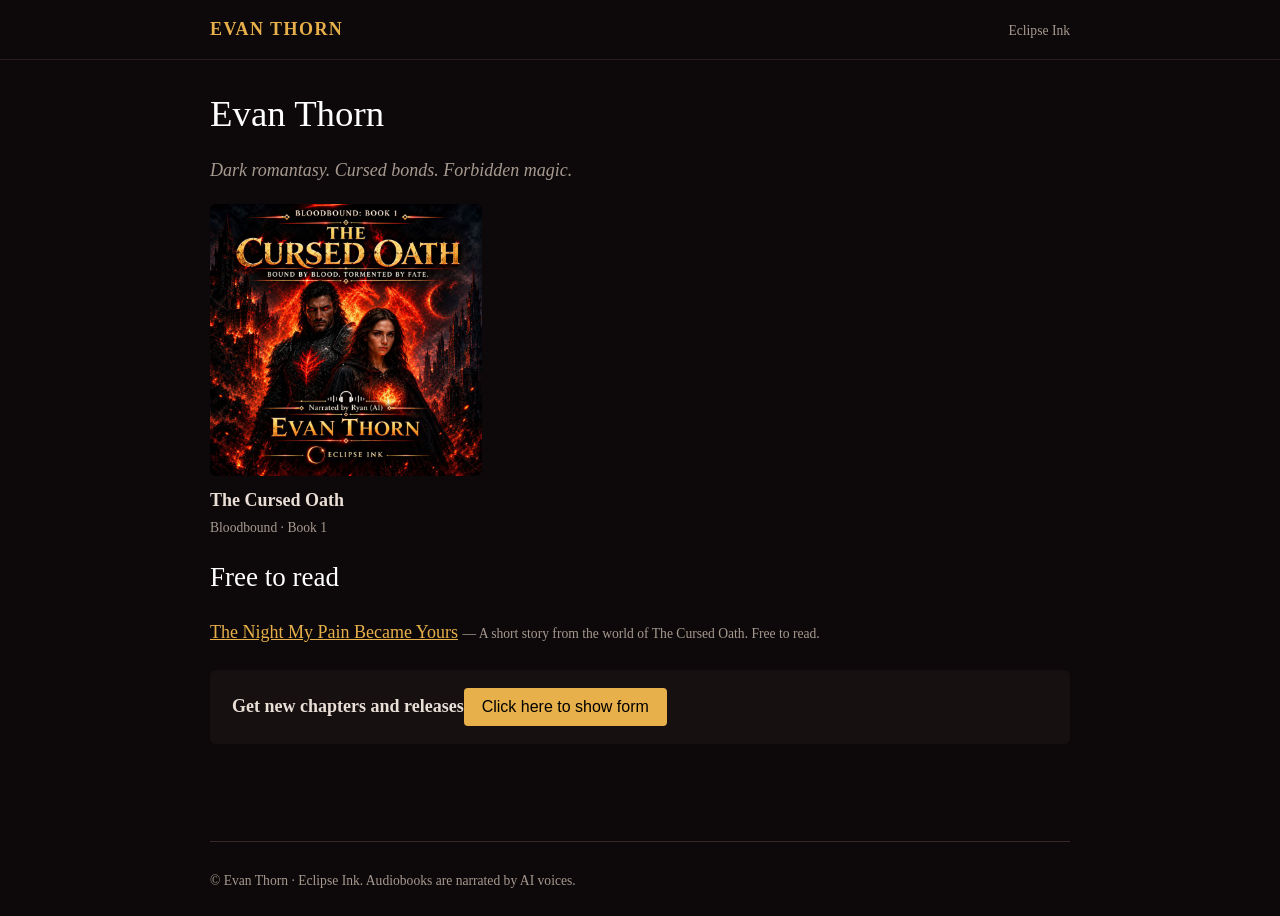
==== index.html @ 95e7aa73 "Add files via upload" ====
<!doctype html><html lang="en"><head><meta charset="utf-8">
<meta name="viewport" content="width=device-width,initial-scale=1">
<title>Evan Thorn — Dark romantasy. Cursed bonds. Forbidden magic.</title><meta name="description" content="Dark romantasy. Cursed bonds. Forbidden magic.">
<meta property="og:title" content="Evan Thorn — Dark romantasy. Cursed bonds. Forbidden magic."><meta property="og:description" content="Dark romantasy. Cursed bonds. Forbidden magic.">
<link rel="stylesheet" href="style.css"><!-- MailerLite Universal -->
<script>
    (function(w,d,e,u,f,l,n){w[f]=w[f]||function(){(w[f].q=w[f].q||[])
    .push(arguments);},l=d.createElement(e),l.async=1,l.src=u,
    n=d.getElementsByTagName(e)[0],n.parentNode.insertBefore(l,n);})
    (window,document,'script','https://assets.mailerlite.com/js/universal.js','ml');
    ml('account', '2454336');
</script>
<!-- End MailerLite Universal --></head><body>
<header class="site"><div class="wrap"><a href="index.html">Evan Thorn</a><span class="small">Eclipse Ink</span></div></header>
<main class="wrap"><h1>Evan Thorn</h1><p class="tag">Dark romantasy. Cursed bonds. Forbidden magic.</p><div class="cards"><a href="the-cursed-oath/index.html"><img src="the-cursed-oath/cover.jpg" alt="The Cursed Oath"><div><b>The Cursed Oath</b><div class="small">Bloodbound · Book 1</div></div></a></div><h2>Free to read</h2><p><a href="stories/the-night-my-pain-became-yours/index.html">The Night My Pain Became Yours</a> <span class="small">— A short story from the world of The Cursed Oath. Free to read.</span></p><div class="box"><b>Get new chapters and releases</b><button class="ml-onclick-form" onclick="ml('show', 'gPEW6s', true)">Click here to show form</button></div></main>
<footer class="wrap"><hr>© Evan Thorn · Eclipse Ink. Audiobooks are narrated by AI voices.</footer></body></html>
---- style.css ----
:root{--bg:#0d0809;--card:#171011;--gold:#e8b04a;--red:#c8372d;--text:#eadfd6;--mute:#a69a90}
*{box-sizing:border-box}body{margin:0;background:var(--bg);color:var(--text);font:18px/1.7 Georgia,'Times New Roman',serif}
a{color:var(--gold)}.wrap{max-width:900px;margin:0 auto;padding:24px 20px}
header.site{border-bottom:1px solid #2b1d1d}header.site .wrap{display:flex;justify-content:space-between;align-items:baseline;padding:14px 20px}
header.site a{text-decoration:none;font-weight:bold;letter-spacing:.08em;text-transform:uppercase}
h1,h2,h3{font-weight:normal;line-height:1.25;color:#fff}h1{font-size:2.3rem;margin:.2em 0}
.series{color:var(--gold);letter-spacing:.12em;text-transform:uppercase;font-size:.8rem}
.tag{font-style:italic;color:var(--mute)}.book{display:flex;gap:32px;flex-wrap:wrap;margin:20px 0}
.book img{width:300px;max-width:100%;height:auto;border-radius:6px;box-shadow:0 0 40px #c8372d55}.book .info{flex:1;min-width:260px}
.btn{display:inline-block;background:var(--red);color:#fff;padding:12px 24px;border-radius:4px;text-decoration:none;font-weight:bold;margin:6px 10px 6px 0}
.btn.alt{background:transparent;border:1px solid var(--gold);color:var(--gold)}.box{background:var(--card);padding:18px 22px;border-radius:6px;margin:22px 0}
audio{width:100%;margin-top:8px}.small{font-size:.85rem;color:var(--mute)}hr{border:0;border-top:1px solid #3a2626;margin:2em 0}
article p{margin:0 0 1em}article h3{margin:1.6em 0 .6em;color:var(--gold)}
.cards{display:grid;grid-template-columns:repeat(auto-fill,minmax(220px,1fr));gap:22px}.cards a{text-decoration:none;color:var(--text)}
.cards img{width:100%;height:auto;border-radius:6px}input[type=email]{padding:10px;font-size:1rem;width:260px;max-width:100%}
button{padding:10px 18px;font-size:1rem;background:var(--gold);border:0;border-radius:4px;cursor:pointer}footer{color:var(--mute);font-size:.85rem}
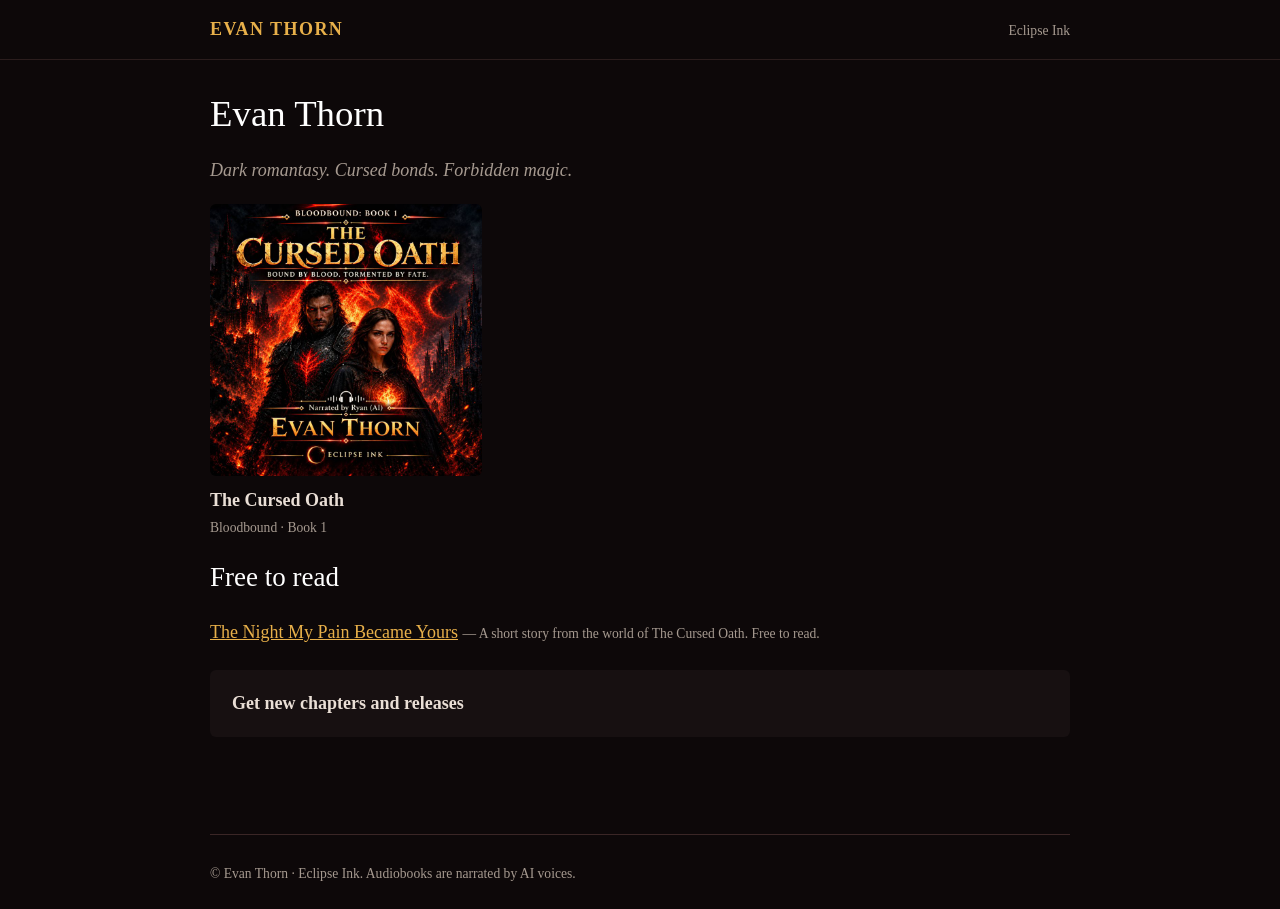
==== commit df9f66af: "Add files via upload" ====
--- a/index.html
+++ b/index.html
@@ -12,5 +12,5 @@
 </script>
 <!-- End MailerLite Universal --></head><body>
 <header class="site"><div class="wrap"><a href="index.html">Evan Thorn</a><span class="small">Eclipse Ink</span></div></header>
-<main class="wrap"><h1>Evan Thorn</h1><p class="tag">Dark romantasy. Cursed bonds. Forbidden magic.</p><div class="cards"><a href="the-cursed-oath/index.html"><img src="the-cursed-oath/cover.jpg" alt="The Cursed Oath"><div><b>The Cursed Oath</b><div class="small">Bloodbound · Book 1</div></div></a></div><h2>Free to read</h2><p><a href="stories/the-night-my-pain-became-yours/index.html">The Night My Pain Became Yours</a> <span class="small">— A short story from the world of The Cursed Oath. Free to read.</span></p><div class="box"><b>Get new chapters and releases</b><button class="ml-onclick-form" onclick="ml('show', 'gPEW6s', true)">Click here to show form</button></div></main>
+<main class="wrap"><h1>Evan Thorn</h1><p class="tag">Dark romantasy. Cursed bonds. Forbidden magic.</p><div class="cards"><a href="the-cursed-oath/index.html"><img src="the-cursed-oath/cover.jpg" alt="The Cursed Oath"><div><b>The Cursed Oath</b><div class="small">Bloodbound · Book 1</div></div></a></div><h2>Free to read</h2><p><a href="stories/the-night-my-pain-became-yours/index.html">The Night My Pain Became Yours</a> <span class="small">— A short story from the world of The Cursed Oath. Free to read.</span></p><div class="box"><b>Get new chapters and releases</b><div class="ml-embedded" data-form="uQVIh5"></div></div></main>
 <footer class="wrap"><hr>© Evan Thorn · Eclipse Ink. Audiobooks are narrated by AI voices.</footer></body></html>
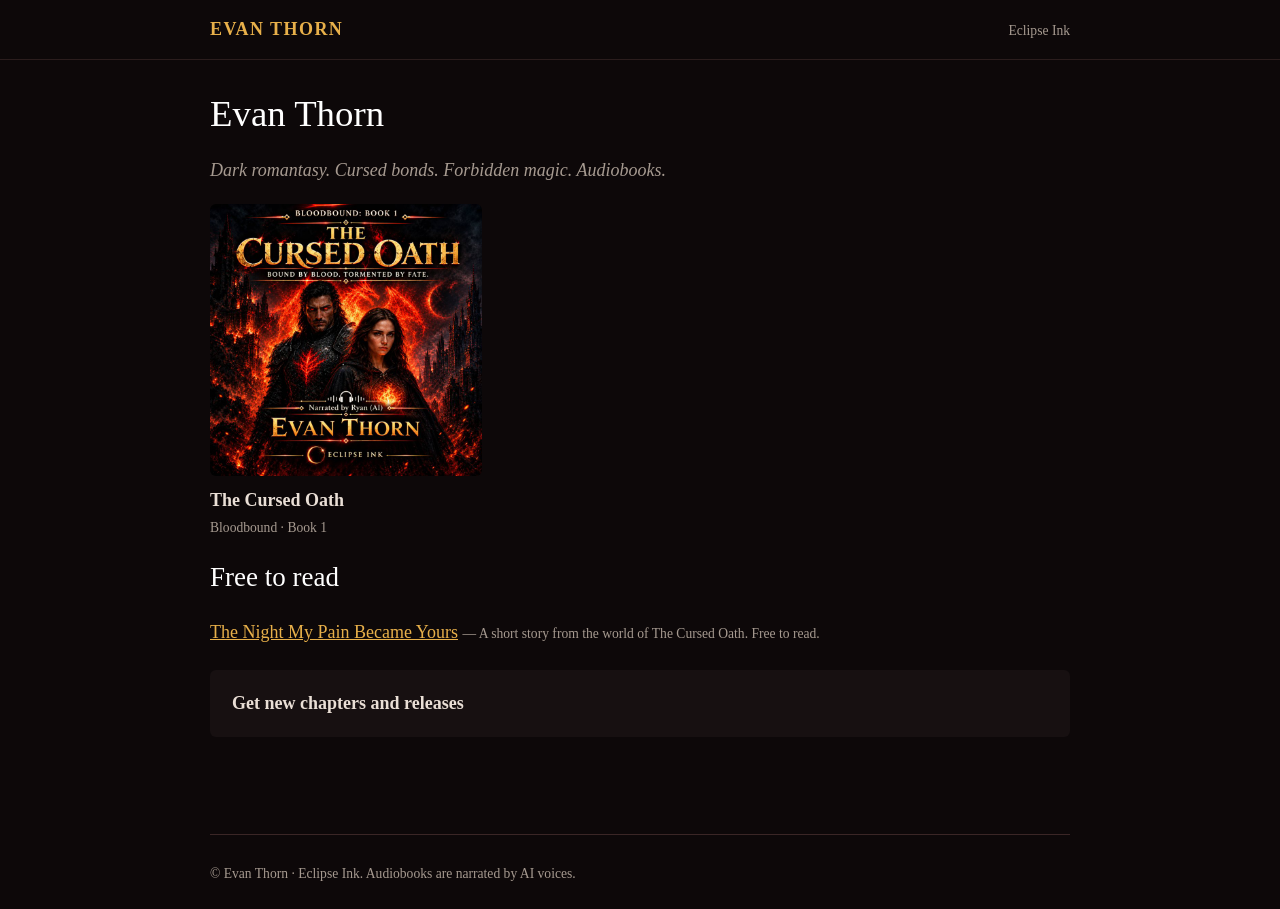
==== commit de58b4ee: "Update index.html Test update" ====
--- a/index.html
+++ b/index.html
@@ -1,7 +1,7 @@
 <!doctype html><html lang="en"><head><meta charset="utf-8">
 <meta name="viewport" content="width=device-width,initial-scale=1">
-<title>Evan Thorn — Dark romantasy. Cursed bonds. Forbidden magic.</title><meta name="description" content="Dark romantasy. Cursed bonds. Forbidden magic.">
-<meta property="og:title" content="Evan Thorn — Dark romantasy. Cursed bonds. Forbidden magic."><meta property="og:description" content="Dark romantasy. Cursed bonds. Forbidden magic.">
+<title>Evan Thorn — Dark romantasy. Cursed bonds. Forbidden magic. Audiobooks.</title><meta name="description" content="Dark romantasy. Cursed bonds. Forbidden magic. Audiobooks.">
+<meta property="og:title" content="Evan Thorn — Dark romantasy. Cursed bonds. Forbidden magic. Audiobooks."><meta property="og:description" content="Dark romantasy. Cursed bonds. Forbidden magic. Audiobooks.">
 <link rel="stylesheet" href="style.css"><!-- MailerLite Universal -->
 <script>
     (function(w,d,e,u,f,l,n){w[f]=w[f]||function(){(w[f].q=w[f].q||[])
@@ -12,5 +12,5 @@
 </script>
 <!-- End MailerLite Universal --></head><body>
 <header class="site"><div class="wrap"><a href="index.html">Evan Thorn</a><span class="small">Eclipse Ink</span></div></header>
-<main class="wrap"><h1>Evan Thorn</h1><p class="tag">Dark romantasy. Cursed bonds. Forbidden magic.</p><div class="cards"><a href="the-cursed-oath/index.html"><img src="the-cursed-oath/cover.jpg" alt="The Cursed Oath"><div><b>The Cursed Oath</b><div class="small">Bloodbound · Book 1</div></div></a></div><h2>Free to read</h2><p><a href="stories/the-night-my-pain-became-yours/index.html">The Night My Pain Became Yours</a> <span class="small">— A short story from the world of The Cursed Oath. Free to read.</span></p><div class="box"><b>Get new chapters and releases</b><div class="ml-embedded" data-form="uQVIh5"></div></div></main>
+<main class="wrap"><h1>Evan Thorn</h1><p class="tag">Dark romantasy. Cursed bonds. Forbidden magic. Audiobooks.</p><div class="cards"><a href="the-cursed-oath/index.html"><img src="the-cursed-oath/cover.jpg" alt="The Cursed Oath"><div><b>The Cursed Oath</b><div class="small">Bloodbound · Book 1</div></div></a></div><h2>Free to read</h2><p><a href="stories/the-night-my-pain-became-yours/index.html">The Night My Pain Became Yours</a> <span class="small">— A short story from the world of The Cursed Oath. Free to read.</span></p><div class="box"><b>Get new chapters and releases</b><div class="ml-embedded" data-form="uQVIh5"></div></div></main>
 <footer class="wrap"><hr>© Evan Thorn · Eclipse Ink. Audiobooks are narrated by AI voices.</footer></body></html>
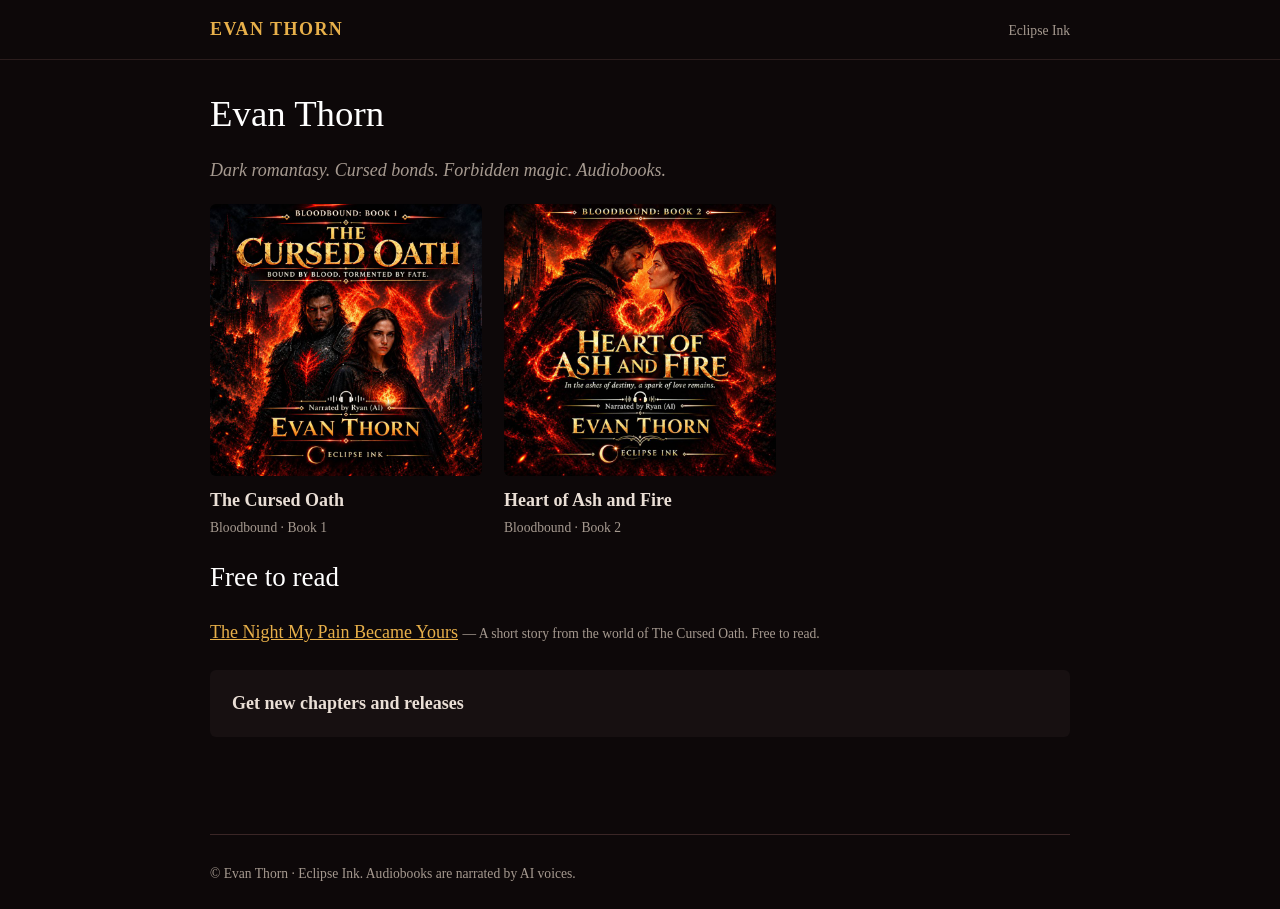
==== commit 676c6d8d: "Add Heart of Ash and Fire (Book 2)" ====
--- a/index.html
+++ b/index.html
@@ -10,7 +10,16 @@
     (window,document,'script','https://assets.mailerlite.com/js/universal.js','ml');
     ml('account', '2454336');
 </script>
-<!-- End MailerLite Universal --></head><body>
+<!-- End MailerLite Universal -->
+<!-- Google tag (gtag.js) -->
+<script async src="https://www.googletagmanager.com/gtag/js?id=G-Z0VRPXGSH7"></script>
+<script>
+  window.dataLayer = window.dataLayer || [];
+  function gtag(){dataLayer.push(arguments);}
+  gtag('js', new Date());
+
+  gtag('config', 'G-Z0VRPXGSH7');
+</script></head><body>
 <header class="site"><div class="wrap"><a href="index.html">Evan Thorn</a><span class="small">Eclipse Ink</span></div></header>
-<main class="wrap"><h1>Evan Thorn</h1><p class="tag">Dark romantasy. Cursed bonds. Forbidden magic. Audiobooks.</p><div class="cards"><a href="the-cursed-oath/index.html"><img src="the-cursed-oath/cover.jpg" alt="The Cursed Oath"><div><b>The Cursed Oath</b><div class="small">Bloodbound · Book 1</div></div></a></div><h2>Free to read</h2><p><a href="stories/the-night-my-pain-became-yours/index.html">The Night My Pain Became Yours</a> <span class="small">— A short story from the world of The Cursed Oath. Free to read.</span></p><div class="box"><b>Get new chapters and releases</b><div class="ml-embedded" data-form="uQVIh5"></div></div></main>
+<main class="wrap"><h1>Evan Thorn</h1><p class="tag">Dark romantasy. Cursed bonds. Forbidden magic. Audiobooks.</p><div class="cards"><a href="the-cursed-oath/index.html"><img src="the-cursed-oath/cover.jpg" alt="The Cursed Oath"><div><b>The Cursed Oath</b><div class="small">Bloodbound · Book 1</div></div></a><a href="heart-of-ash-and-fire/index.html"><img src="heart-of-ash-and-fire/cover.jpg" alt="Heart of Ash and Fire"><div><b>Heart of Ash and Fire</b><div class="small">Bloodbound · Book 2</div></div></a></div><h2>Free to read</h2><p><a href="stories/the-night-my-pain-became-yours/index.html">The Night My Pain Became Yours</a> <span class="small">— A short story from the world of The Cursed Oath. Free to read.</span></p><div class="box"><b>Get new chapters and releases</b><div class="ml-embedded" data-form="uQVIh5"></div></div></main>
 <footer class="wrap"><hr>© Evan Thorn · Eclipse Ink. Audiobooks are narrated by AI voices.</footer></body></html>
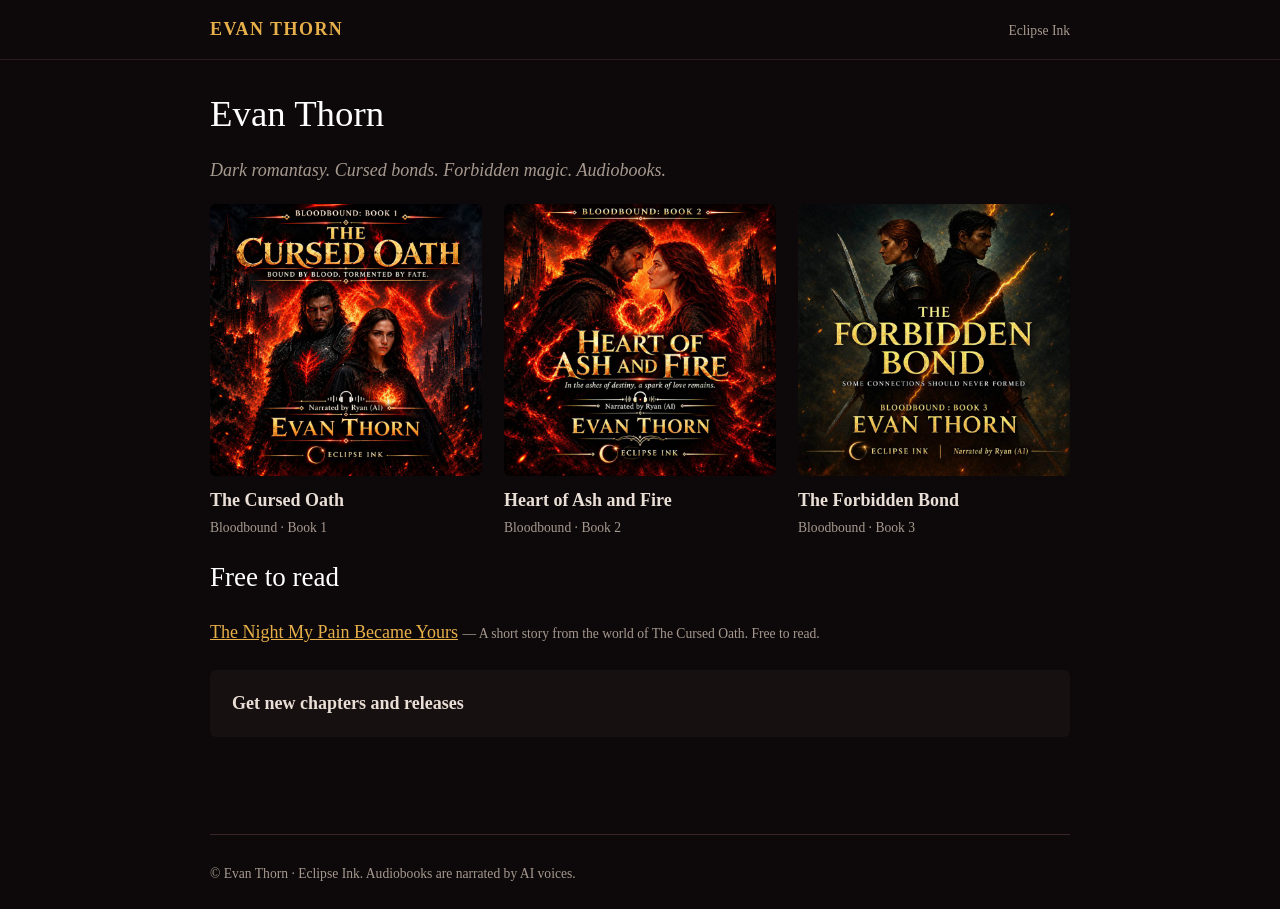
==== commit f17ec053: "add audioboock" ====
--- a/index.html
+++ b/index.html
@@ -21,5 +21,5 @@
   gtag('config', 'G-Z0VRPXGSH7');
 </script></head><body>
 <header class="site"><div class="wrap"><a href="index.html">Evan Thorn</a><span class="small">Eclipse Ink</span></div></header>
-<main class="wrap"><h1>Evan Thorn</h1><p class="tag">Dark romantasy. Cursed bonds. Forbidden magic. Audiobooks.</p><div class="cards"><a href="the-cursed-oath/index.html"><img src="the-cursed-oath/cover.jpg" alt="The Cursed Oath"><div><b>The Cursed Oath</b><div class="small">Bloodbound · Book 1</div></div></a><a href="heart-of-ash-and-fire/index.html"><img src="heart-of-ash-and-fire/cover.jpg" alt="Heart of Ash and Fire"><div><b>Heart of Ash and Fire</b><div class="small">Bloodbound · Book 2</div></div></a></div><h2>Free to read</h2><p><a href="stories/the-night-my-pain-became-yours/index.html">The Night My Pain Became Yours</a> <span class="small">— A short story from the world of The Cursed Oath. Free to read.</span></p><div class="box"><b>Get new chapters and releases</b><div class="ml-embedded" data-form="uQVIh5"></div></div></main>
+<main class="wrap"><h1>Evan Thorn</h1><p class="tag">Dark romantasy. Cursed bonds. Forbidden magic. Audiobooks.</p><div class="cards"><a href="the-cursed-oath/index.html"><img src="the-cursed-oath/cover.jpg" alt="The Cursed Oath"><div><b>The Cursed Oath</b><div class="small">Bloodbound · Book 1</div></div></a><a href="heart-of-ash-and-fire/index.html"><img src="heart-of-ash-and-fire/cover.jpg" alt="Heart of Ash and Fire"><div><b>Heart of Ash and Fire</b><div class="small">Bloodbound · Book 2</div></div></a><a href="the-forbidden-bond/index.html"><img src="the-forbidden-bond/cover.jpg" alt="The Forbidden Bond"><div><b>The Forbidden Bond</b><div class="small">Bloodbound · Book 3</div></div></a></div><h2>Free to read</h2><p><a href="stories/the-night-my-pain-became-yours/index.html">The Night My Pain Became Yours</a> <span class="small">— A short story from the world of The Cursed Oath. Free to read.</span></p><div class="box"><b>Get new chapters and releases</b><div class="ml-embedded" data-form="uQVIh5"></div></div></main>
 <footer class="wrap"><hr>© Evan Thorn · Eclipse Ink. Audiobooks are narrated by AI voices.</footer></body></html>
--- a/style.css
+++ b/style.css
@@ -7,7 +7,7 @@
 h1,h2,h3{font-weight:normal;line-height:1.25;color:#fff}h1{font-size:2.3rem;margin:.2em 0}
 .series{color:var(--gold);letter-spacing:.12em;text-transform:uppercase;font-size:.8rem}
 .tag{font-style:italic;color:var(--mute)}.book{display:flex;gap:32px;flex-wrap:wrap;margin:20px 0}
-.book img{width:300px;max-width:100%;height:auto;border-radius:6px;box-shadow:0 0 40px #c8372d55}.book .info{flex:1;min-width:260px}
+.book img{width:300px;max-width:100%;height:auto;border-radius:6px;box-shadow:0 0 40px color-mix(in srgb,var(--red) 33%,transparent)}.book .info{flex:1;min-width:260px}
 .btn{display:inline-block;background:var(--red);color:#fff;padding:12px 24px;border-radius:4px;text-decoration:none;font-weight:bold;margin:6px 10px 6px 0}
 .btn.alt{background:transparent;border:1px solid var(--gold);color:var(--gold)}.box{background:var(--card);padding:18px 22px;border-radius:6px;margin:22px 0}
 audio{width:100%;margin-top:8px}.small{font-size:.85rem;color:var(--mute)}hr{border:0;border-top:1px solid #3a2626;margin:2em 0}
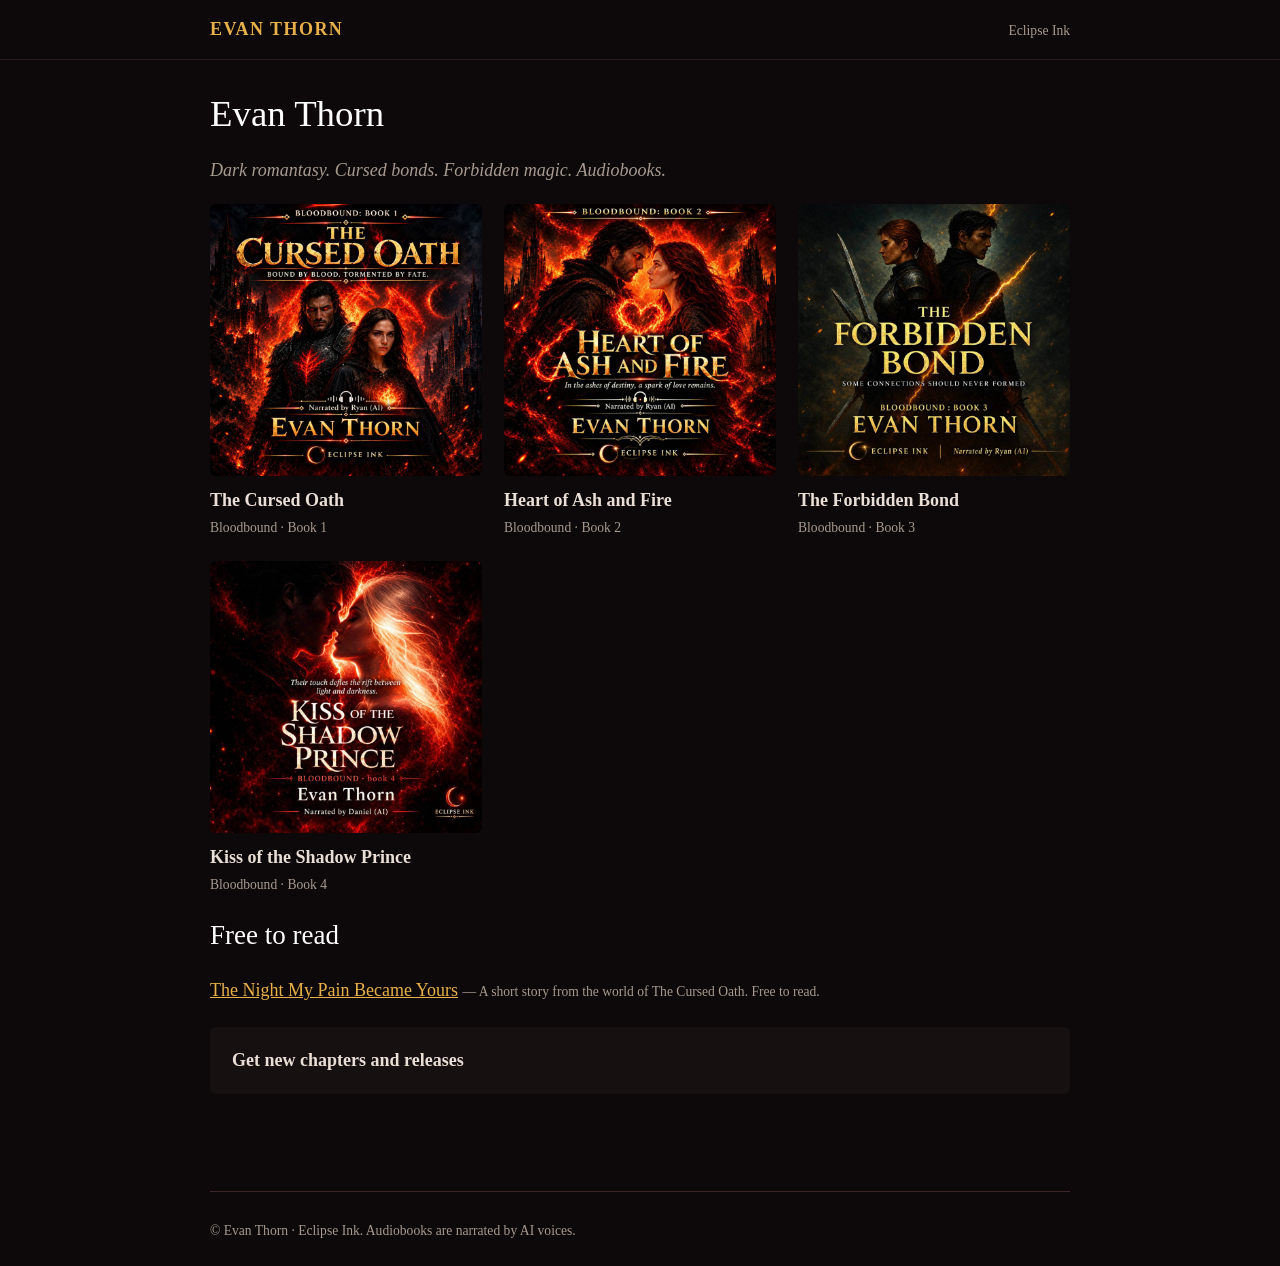
==== commit 2789e748: "Add boock 4" ====
--- a/index.html
+++ b/index.html
@@ -21,5 +21,5 @@
   gtag('config', 'G-Z0VRPXGSH7');
 </script></head><body>
 <header class="site"><div class="wrap"><a href="index.html">Evan Thorn</a><span class="small">Eclipse Ink</span></div></header>
-<main class="wrap"><h1>Evan Thorn</h1><p class="tag">Dark romantasy. Cursed bonds. Forbidden magic. Audiobooks.</p><div class="cards"><a href="the-cursed-oath/index.html"><img src="the-cursed-oath/cover.jpg" alt="The Cursed Oath"><div><b>The Cursed Oath</b><div class="small">Bloodbound · Book 1</div></div></a><a href="heart-of-ash-and-fire/index.html"><img src="heart-of-ash-and-fire/cover.jpg" alt="Heart of Ash and Fire"><div><b>Heart of Ash and Fire</b><div class="small">Bloodbound · Book 2</div></div></a><a href="the-forbidden-bond/index.html"><img src="the-forbidden-bond/cover.jpg" alt="The Forbidden Bond"><div><b>The Forbidden Bond</b><div class="small">Bloodbound · Book 3</div></div></a></div><h2>Free to read</h2><p><a href="stories/the-night-my-pain-became-yours/index.html">The Night My Pain Became Yours</a> <span class="small">— A short story from the world of The Cursed Oath. Free to read.</span></p><div class="box"><b>Get new chapters and releases</b><div class="ml-embedded" data-form="uQVIh5"></div></div></main>
+<main class="wrap"><h1>Evan Thorn</h1><p class="tag">Dark romantasy. Cursed bonds. Forbidden magic. Audiobooks.</p><div class="cards"><a href="the-cursed-oath/index.html"><img src="the-cursed-oath/cover.jpg" alt="The Cursed Oath"><div><b>The Cursed Oath</b><div class="small">Bloodbound · Book 1</div></div></a><a href="heart-of-ash-and-fire/index.html"><img src="heart-of-ash-and-fire/cover.jpg" alt="Heart of Ash and Fire"><div><b>Heart of Ash and Fire</b><div class="small">Bloodbound · Book 2</div></div></a><a href="the-forbidden-bond/index.html"><img src="the-forbidden-bond/cover.jpg" alt="The Forbidden Bond"><div><b>The Forbidden Bond</b><div class="small">Bloodbound · Book 3</div></div></a><a href="kiss-of-the-shadow-prince/index.html"><img src="kiss-of-the-shadow-prince/cover.jpg" alt="Kiss of the Shadow Prince"><div><b>Kiss of the Shadow Prince</b><div class="small">Bloodbound · Book 4</div></div></a></div><h2>Free to read</h2><p><a href="stories/the-night-my-pain-became-yours/index.html">The Night My Pain Became Yours</a> <span class="small">— A short story from the world of The Cursed Oath. Free to read.</span></p><div class="box"><b>Get new chapters and releases</b><div class="ml-embedded" data-form="uQVIh5"></div></div></main>
 <footer class="wrap"><hr>© Evan Thorn · Eclipse Ink. Audiobooks are narrated by AI voices.</footer></body></html>
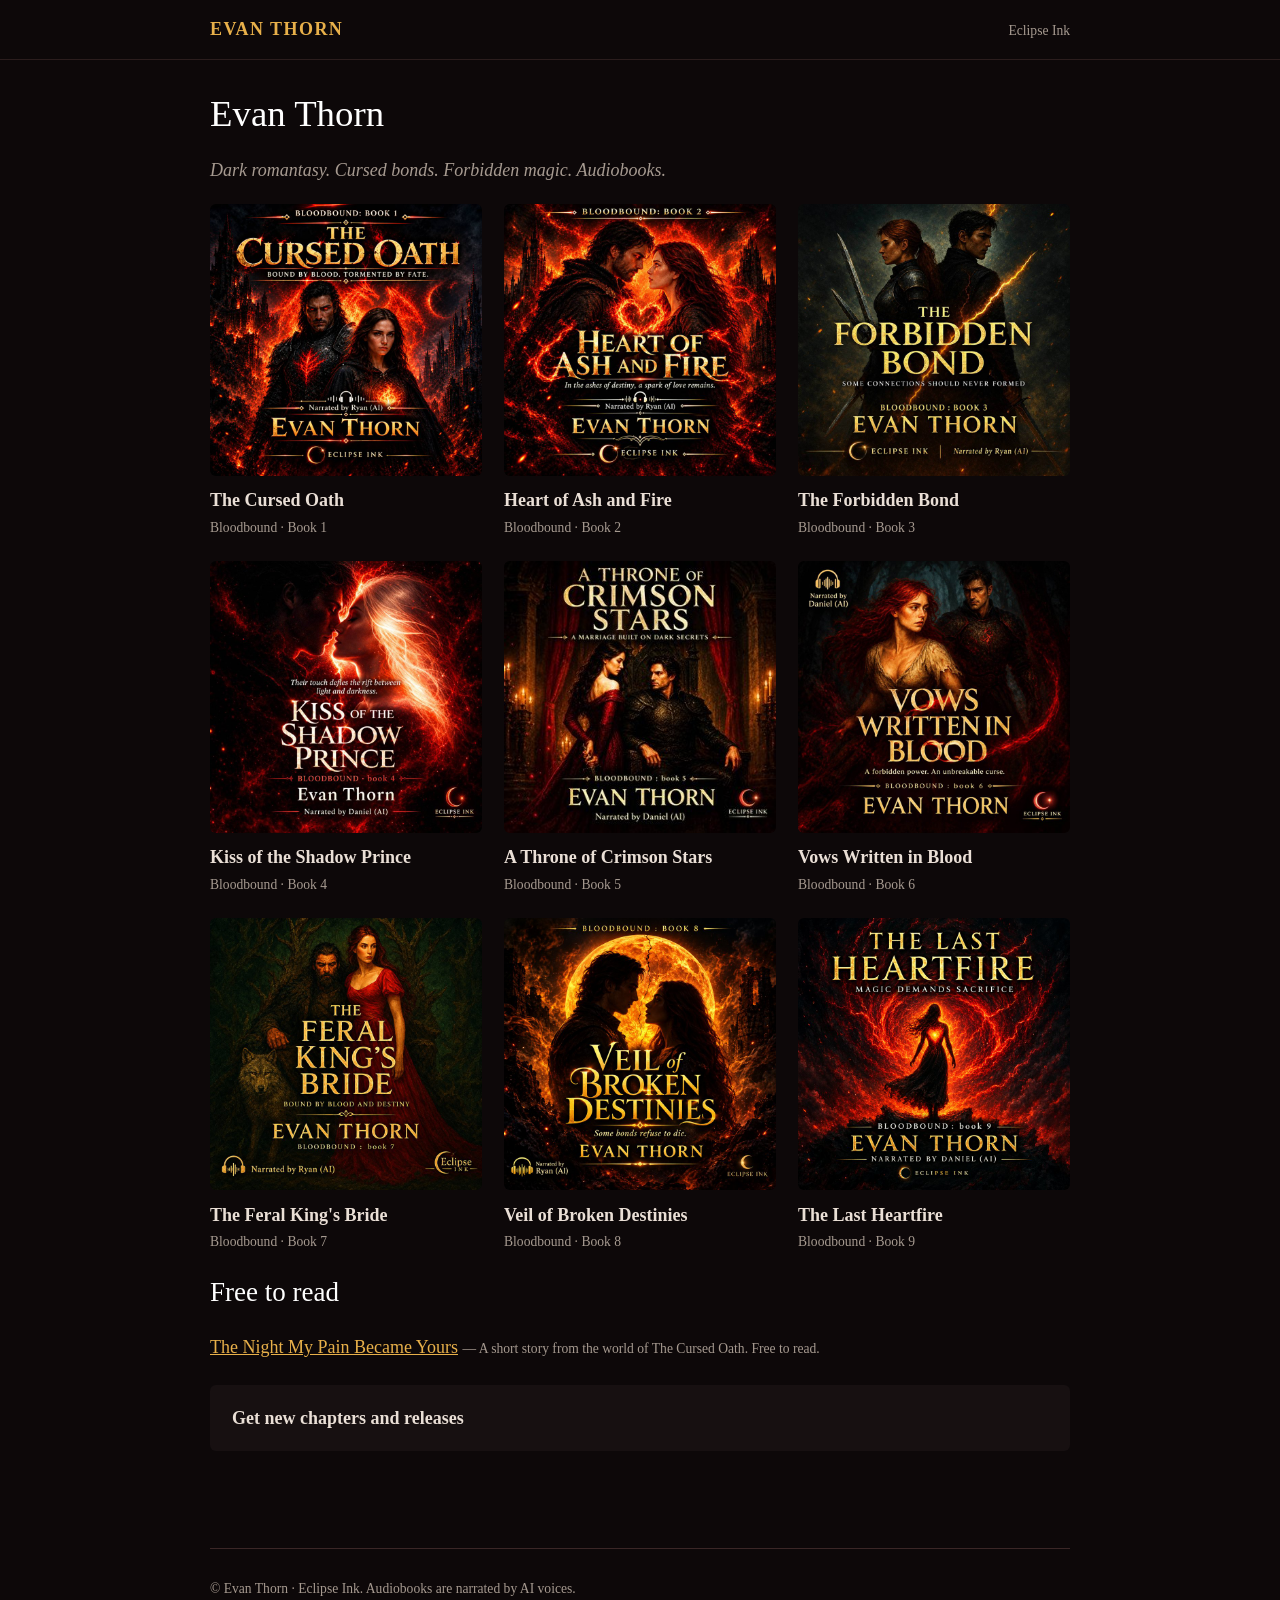
==== commit 73857df6: "add new sites" ====
--- a/index.html
+++ b/index.html
@@ -21,5 +21,5 @@
   gtag('config', 'G-Z0VRPXGSH7');
 </script></head><body>
 <header class="site"><div class="wrap"><a href="index.html">Evan Thorn</a><span class="small">Eclipse Ink</span></div></header>
-<main class="wrap"><h1>Evan Thorn</h1><p class="tag">Dark romantasy. Cursed bonds. Forbidden magic. Audiobooks.</p><div class="cards"><a href="the-cursed-oath/index.html"><img src="the-cursed-oath/cover.jpg" alt="The Cursed Oath"><div><b>The Cursed Oath</b><div class="small">Bloodbound · Book 1</div></div></a><a href="heart-of-ash-and-fire/index.html"><img src="heart-of-ash-and-fire/cover.jpg" alt="Heart of Ash and Fire"><div><b>Heart of Ash and Fire</b><div class="small">Bloodbound · Book 2</div></div></a><a href="the-forbidden-bond/index.html"><img src="the-forbidden-bond/cover.jpg" alt="The Forbidden Bond"><div><b>The Forbidden Bond</b><div class="small">Bloodbound · Book 3</div></div></a><a href="kiss-of-the-shadow-prince/index.html"><img src="kiss-of-the-shadow-prince/cover.jpg" alt="Kiss of the Shadow Prince"><div><b>Kiss of the Shadow Prince</b><div class="small">Bloodbound · Book 4</div></div></a></div><h2>Free to read</h2><p><a href="stories/the-night-my-pain-became-yours/index.html">The Night My Pain Became Yours</a> <span class="small">— A short story from the world of The Cursed Oath. Free to read.</span></p><div class="box"><b>Get new chapters and releases</b><div class="ml-embedded" data-form="uQVIh5"></div></div></main>
+<main class="wrap"><h1>Evan Thorn</h1><p class="tag">Dark romantasy. Cursed bonds. Forbidden magic. Audiobooks.</p><div class="cards"><a href="the-cursed-oath/index.html"><img src="the-cursed-oath/cover.jpg" alt="The Cursed Oath"><div><b>The Cursed Oath</b><div class="small">Bloodbound · Book 1</div></div></a><a href="heart-of-ash-and-fire/index.html"><img src="heart-of-ash-and-fire/cover.jpg" alt="Heart of Ash and Fire"><div><b>Heart of Ash and Fire</b><div class="small">Bloodbound · Book 2</div></div></a><a href="the-forbidden-bond/index.html"><img src="the-forbidden-bond/cover.jpg" alt="The Forbidden Bond"><div><b>The Forbidden Bond</b><div class="small">Bloodbound · Book 3</div></div></a><a href="kiss-of-the-shadow-prince/index.html"><img src="kiss-of-the-shadow-prince/cover.jpg" alt="Kiss of the Shadow Prince"><div><b>Kiss of the Shadow Prince</b><div class="small">Bloodbound · Book 4</div></div></a><a href="a-throne-of-crimson-stars/index.html"><img src="a-throne-of-crimson-stars/cover.jpg" alt="A Throne of Crimson Stars"><div><b>A Throne of Crimson Stars</b><div class="small">Bloodbound · Book 5</div></div></a><a href="vows-written-in-blood/index.html"><img src="vows-written-in-blood/cover.jpg" alt="Vows Written in Blood"><div><b>Vows Written in Blood</b><div class="small">Bloodbound · Book 6</div></div></a><a href="the-feral-kings-bride/index.html"><img src="the-feral-kings-bride/cover.jpg" alt="The Feral King&#x27;s Bride"><div><b>The Feral King&#x27;s Bride</b><div class="small">Bloodbound · Book 7</div></div></a><a href="veil-of-broken-destinies/index.html"><img src="veil-of-broken-destinies/cover.jpg" alt="Veil of Broken Destinies"><div><b>Veil of Broken Destinies</b><div class="small">Bloodbound · Book 8</div></div></a><a href="the-last-heartfire/index.html"><img src="the-last-heartfire/cover.jpg" alt="The Last Heartfire"><div><b>The Last Heartfire</b><div class="small">Bloodbound · Book 9</div></div></a></div><h2>Free to read</h2><p><a href="stories/the-night-my-pain-became-yours/index.html">The Night My Pain Became Yours</a> <span class="small">— A short story from the world of The Cursed Oath. Free to read.</span></p><div class="box"><b>Get new chapters and releases</b><div class="ml-embedded" data-form="uQVIh5"></div></div></main>
 <footer class="wrap"><hr>© Evan Thorn · Eclipse Ink. Audiobooks are narrated by AI voices.</footer></body></html>
